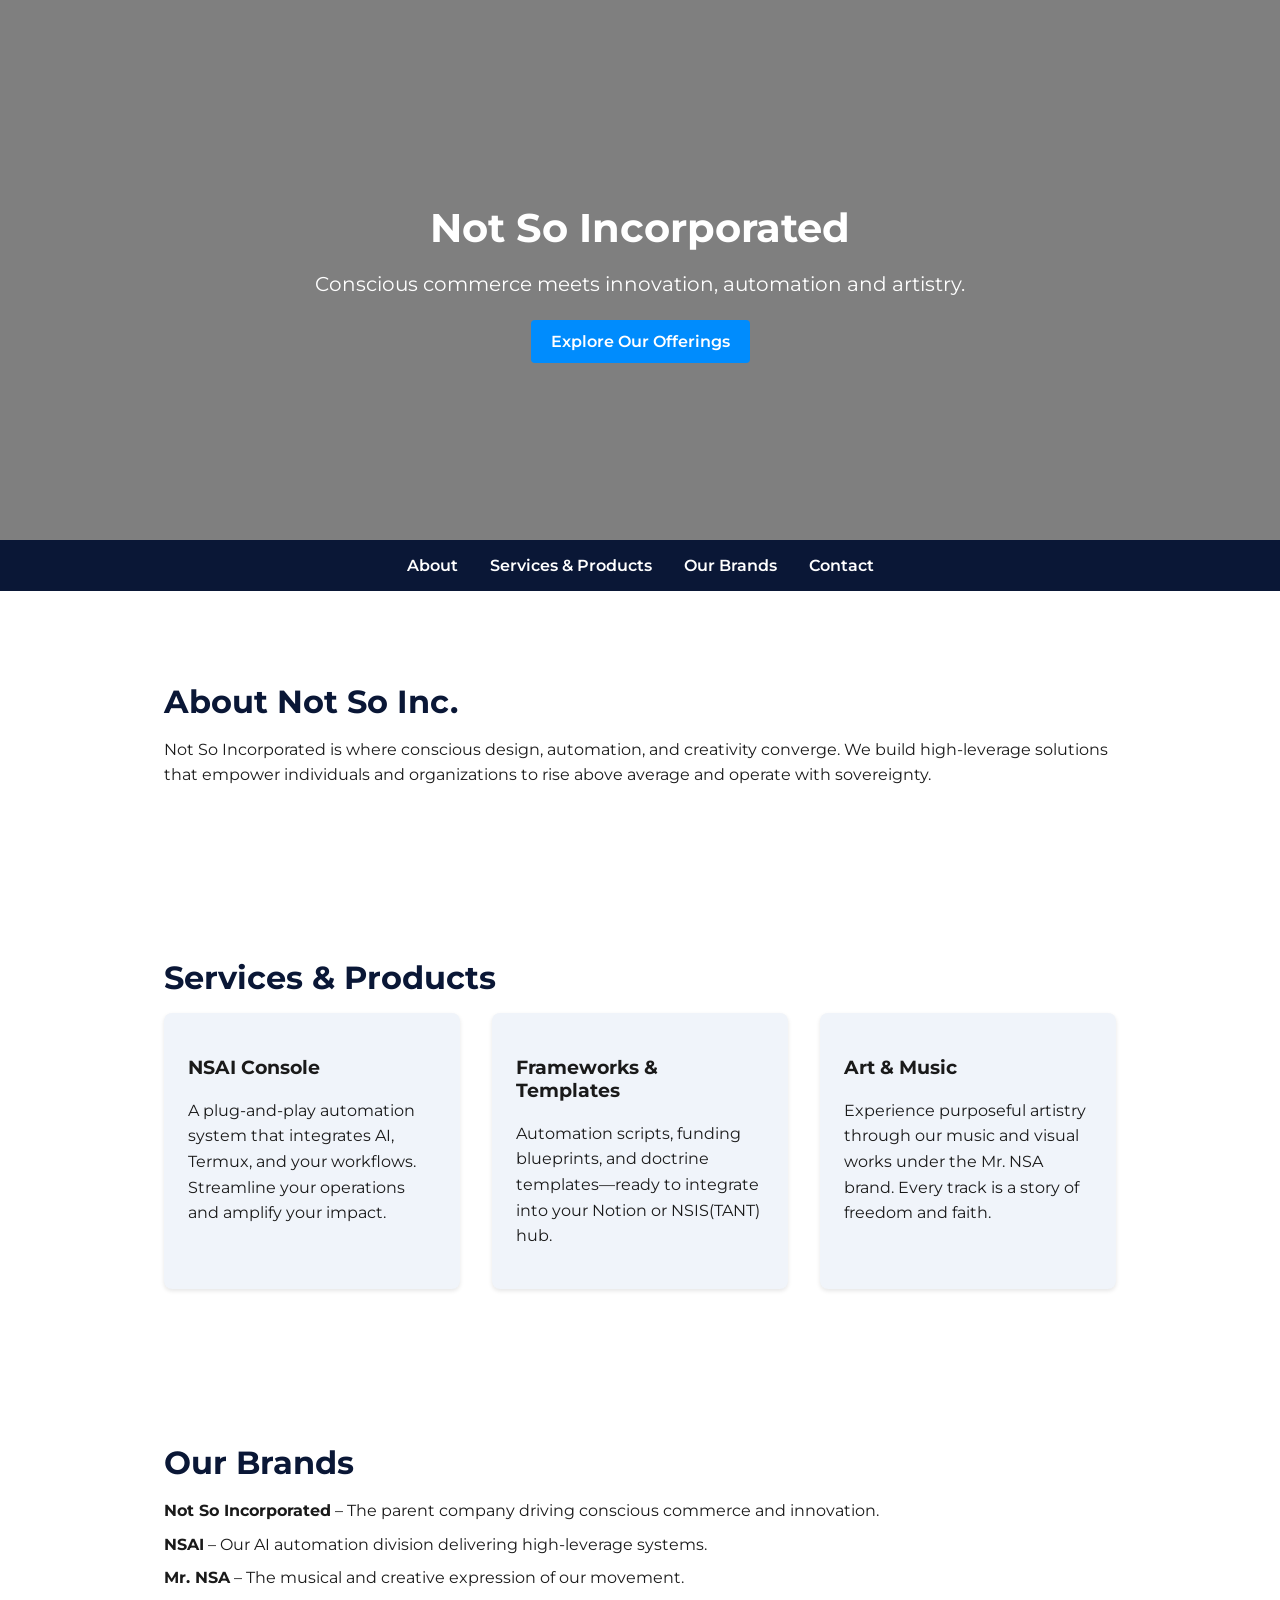
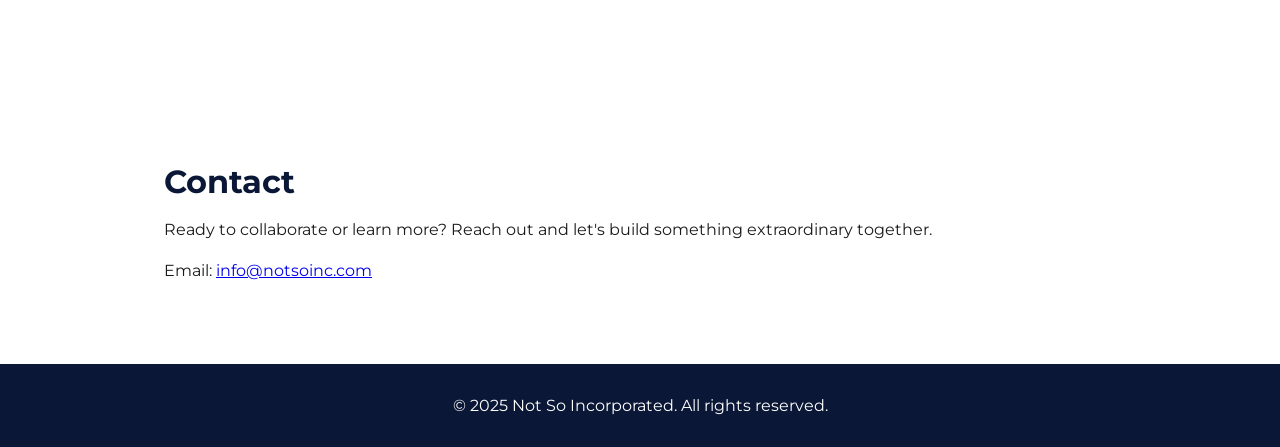
==== index.html @ 66df1d17 "Add files via upload" ====
<!DOCTYPE html>
<html lang="en">
<head>
<meta charset="UTF-8">
<meta name="viewport" content="width=device-width, initial-scale=1.0">
<title>Not So Inc. – Conscious Commerce & Innovation</title>
<link href="https://fonts.googleapis.com/css2?family=Montserrat:wght@400;600&display=swap" rel="stylesheet">
<link rel="stylesheet" href="style.css">
</head>
<body>
<header class="hero">
  <div class="hero-content">
    <h1>Not So Incorporated</h1>
    <p>Conscious commerce meets innovation, automation and artistry.</p>
    <a href="#services" class="btn-primary">Explore Our Offerings</a>
  </div>
</header>
<nav class="navbar">
  <ul>
    <li><a href="#about">About</a></li>
    <li><a href="#services">Services & Products</a></li>
    <li><a href="#brands">Our Brands</a></li>
    <li><a href="#contact">Contact</a></li>
  </ul>
</nav>
<section id="about">
  <h2>About Not So Inc.</h2>
  <p>Not So Incorporated is where conscious design, automation, and creativity converge. We build high‑leverage solutions that empower individuals and organizations to rise above average and operate with sovereignty.</p>
</section>
<section id="services">
  <h2>Services & Products</h2>
  <div class="card-container">
    <div class="card">
      <h3>NSAI Console</h3>
      <p>A plug‑and‑play automation system that integrates AI, Termux, and your workflows. Streamline your operations and amplify your impact.</p>
    </div>
    <div class="card">
      <h3>Frameworks & Templates</h3>
      <p>Automation scripts, funding blueprints, and doctrine templates—ready to integrate into your Notion or NSIS(TANT) hub.</p>
    </div>
    <div class="card">
      <h3>Art & Music</h3>
      <p>Experience purposeful artistry through our music and visual works under the Mr. NSA brand. Every track is a story of freedom and faith.</p>
    </div>
  </div>
</section>
<section id="brands">
  <h2>Our Brands</h2>
  <ul class="brand-list">
    <li><strong>Not So Incorporated</strong> – The parent company driving conscious commerce and innovation.</li>
    <li><strong>NSAI</strong> – Our AI automation division delivering high‑leverage systems.</li>
    <li><strong>Mr. NSA</strong> – The musical and creative expression of our movement.</li>
  </ul>
</section>
<section id="contact">
  <h2>Contact</h2>
  <p>Ready to collaborate or learn more? Reach out and let's build something extraordinary together.</p>
  <p>Email: <a href="mailto:info@notsoinc.com">info@notsoinc.com</a></p>
</section>
<footer>
  <p>© 2025 Not So Incorporated. All rights reserved.</p>
</footer>
</body>
</html>
---- style.css ----
* {
  box-sizing: border-box;
}
body {
  margin: 0;
  font-family: 'Montserrat', sans-serif;
  color: #1a1a1a;
  background-color: #ffffff;
}
.navbar {
  background-color: #0a1736;
  padding: 1rem;
  text-align: center;
}
.navbar ul {
  list-style: none;
  margin: 0;
  padding: 0;
  display: flex;
  justify-content: center;
  gap: 2rem;
}
.navbar a {
  color: #ffffff;
  text-decoration: none;
  font-weight: 600;
}
.hero {
  height: 60vh;
  background-image: url('images/hero_com.png');
  background-size: cover;
  background-position: center;
  position: relative;
  display: flex;
  align-items: center;
  justify-content: center;
  color: #ffffff;
  text-align: center;
}
.hero::before {
  content: '';
  position: absolute;
  top: 0;
  left: 0;
  right: 0;
  bottom: 0;
  background: rgba(0, 0, 0, 0.5);
}
.hero-content {
  position: relative;
  max-width: 800px;
  padding: 0 1rem;
}
.hero h1 {
  font-size: 2.5rem;
  margin-bottom: 0.5rem;
}
.hero p {
  font-size: 1.25rem;
  margin-bottom: 1.5rem;
}
.btn-primary,
.btn-secondary {
  display: inline-block;
  padding: 0.75rem 1.25rem;
  border-radius: 4px;
  font-weight: 600;
  text-decoration: none;
}
.btn-primary {
  background-color: #008cfd;
  color: #ffffff;
}
.btn-secondary {
  background-color: transparent;
  border: 2px solid #008cfd;
  color: #008cfd;
}
section {
  padding: 4rem 1.5rem;
  max-width: 1000px;
  margin: 0 auto;
}
section h2 {
  font-size: 2rem;
  margin-bottom: 1rem;
  color: #0a1736;
}
section p,
section ul {
  font-size: 1rem;
  line-height: 1.6;
  margin-bottom: 1rem;
}
.card-container {
  display: flex;
  flex-wrap: wrap;
  gap: 2rem;
}
.card {
  flex: 1 1 280px;
  background-color: #f0f4fa;
  border-radius: 8px;
  padding: 1.5rem;
  box-shadow: 0 2px 4px rgba(0, 0, 0, 0.1);
}
.brand-list {
  list-style: none;
  padding-left: 0;
}
.brand-list li {
  margin-bottom: 0.5rem;
}
footer {
  background-color: #0a1736;
  color: #ffffff;
  text-align: center;
  padding: 1rem;
}
@media (max-width: 600px) {
  .hero h1 {
    font-size: 2rem;
  }
  .card-container {
    flex-direction: column;
  }
  .navbar ul {
    flex-direction: column;
    gap: 1rem;
  }
}
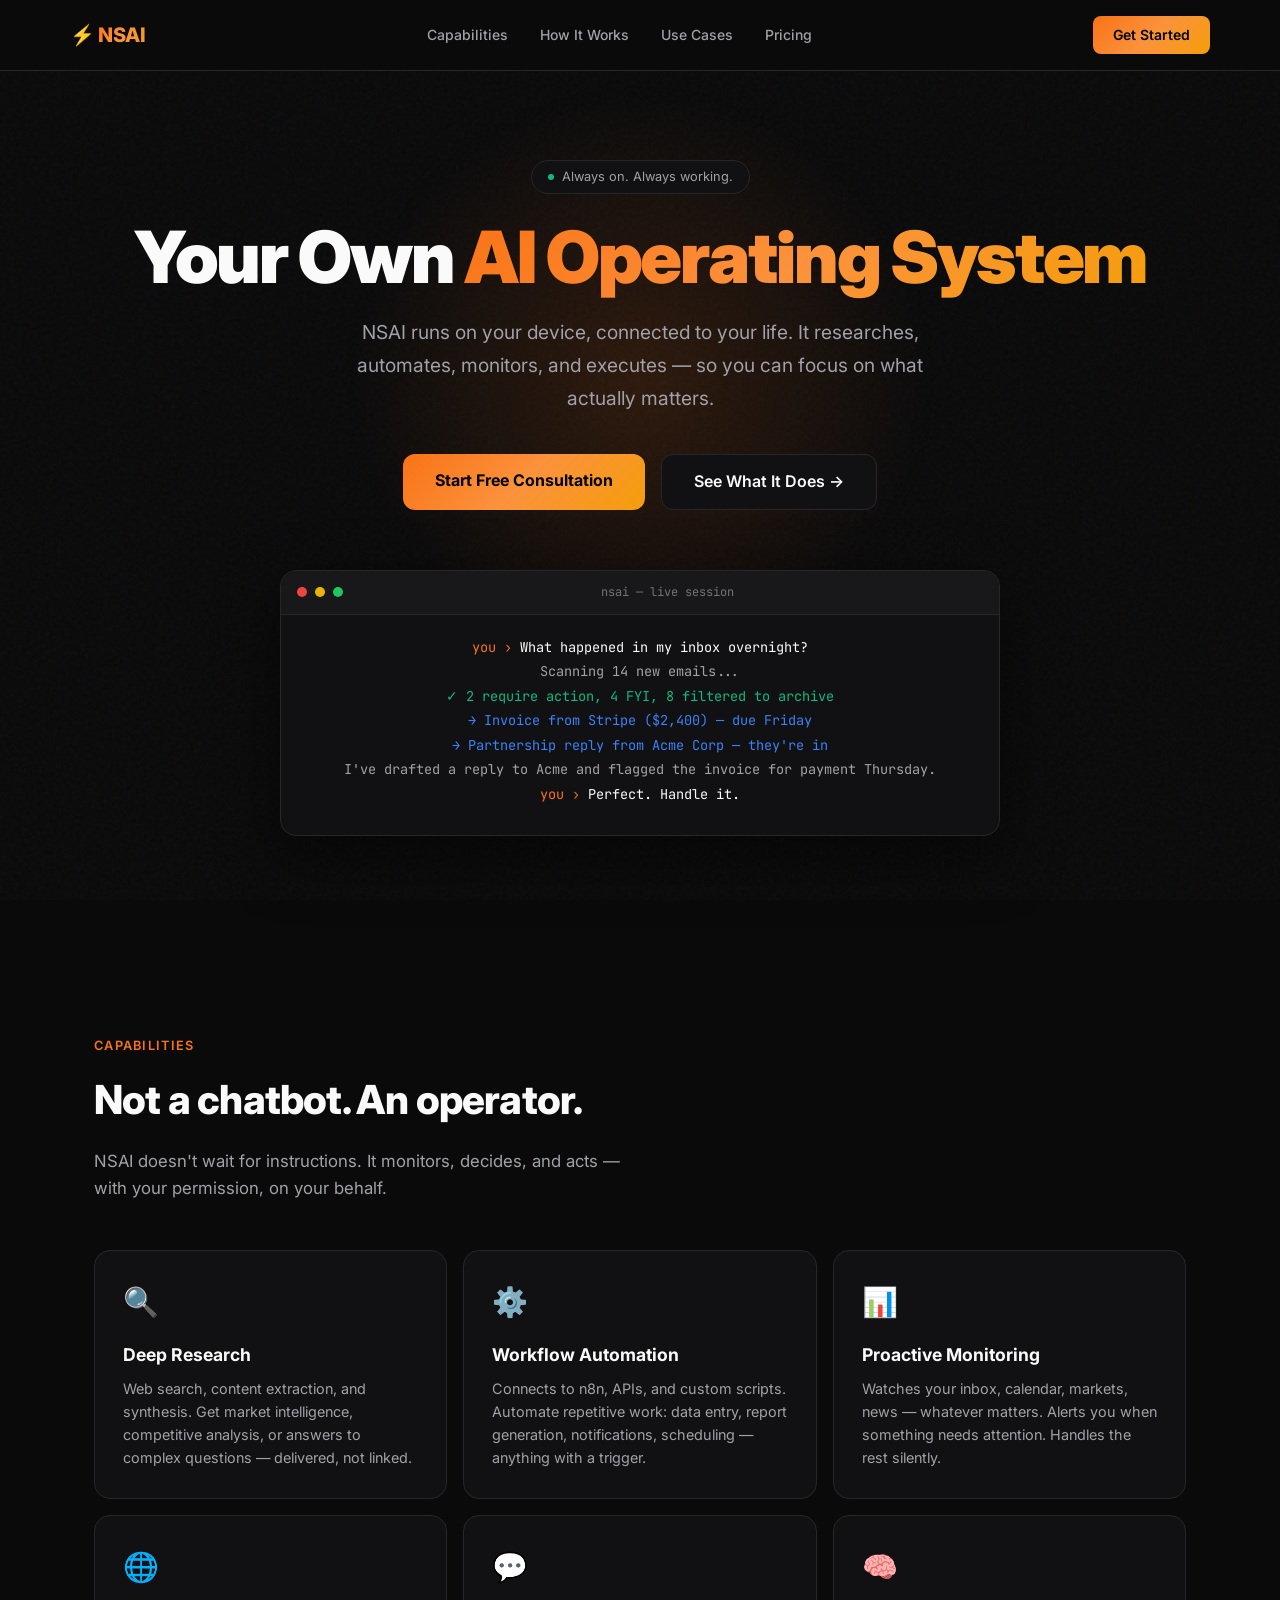
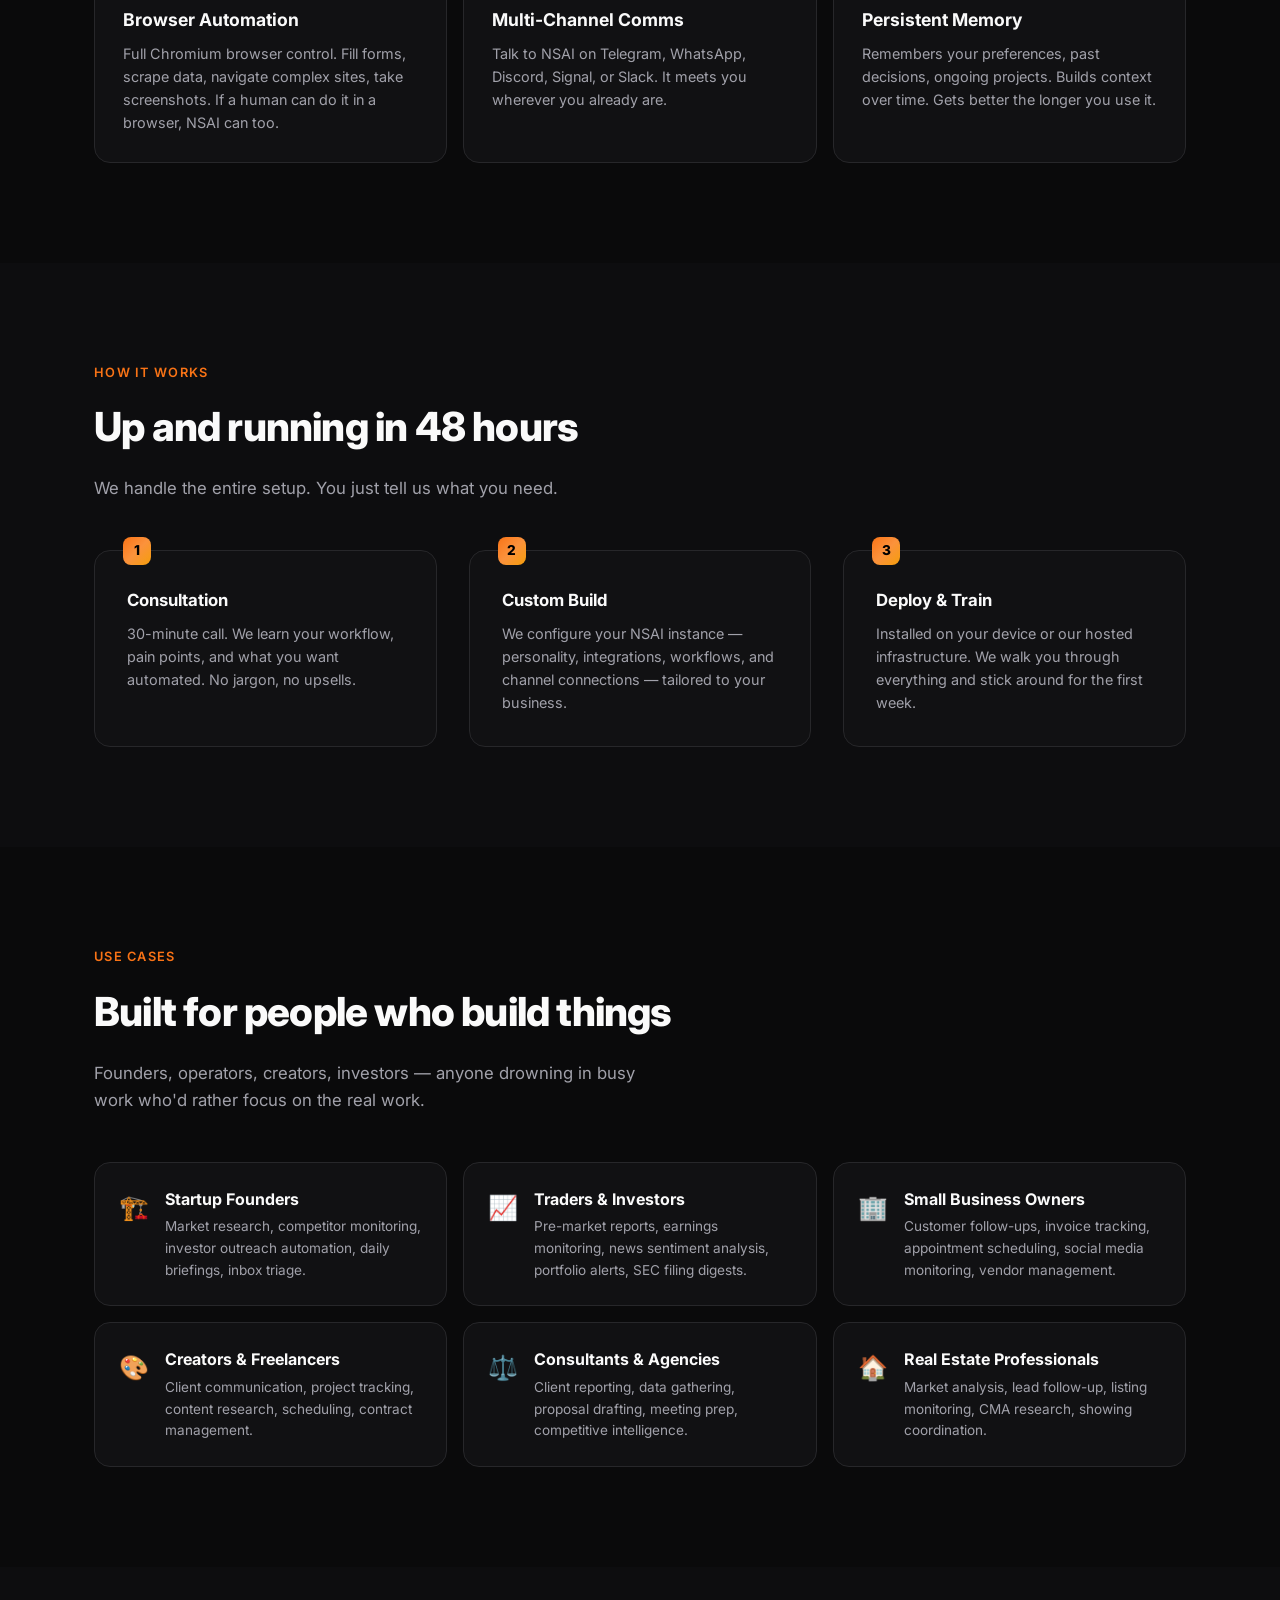
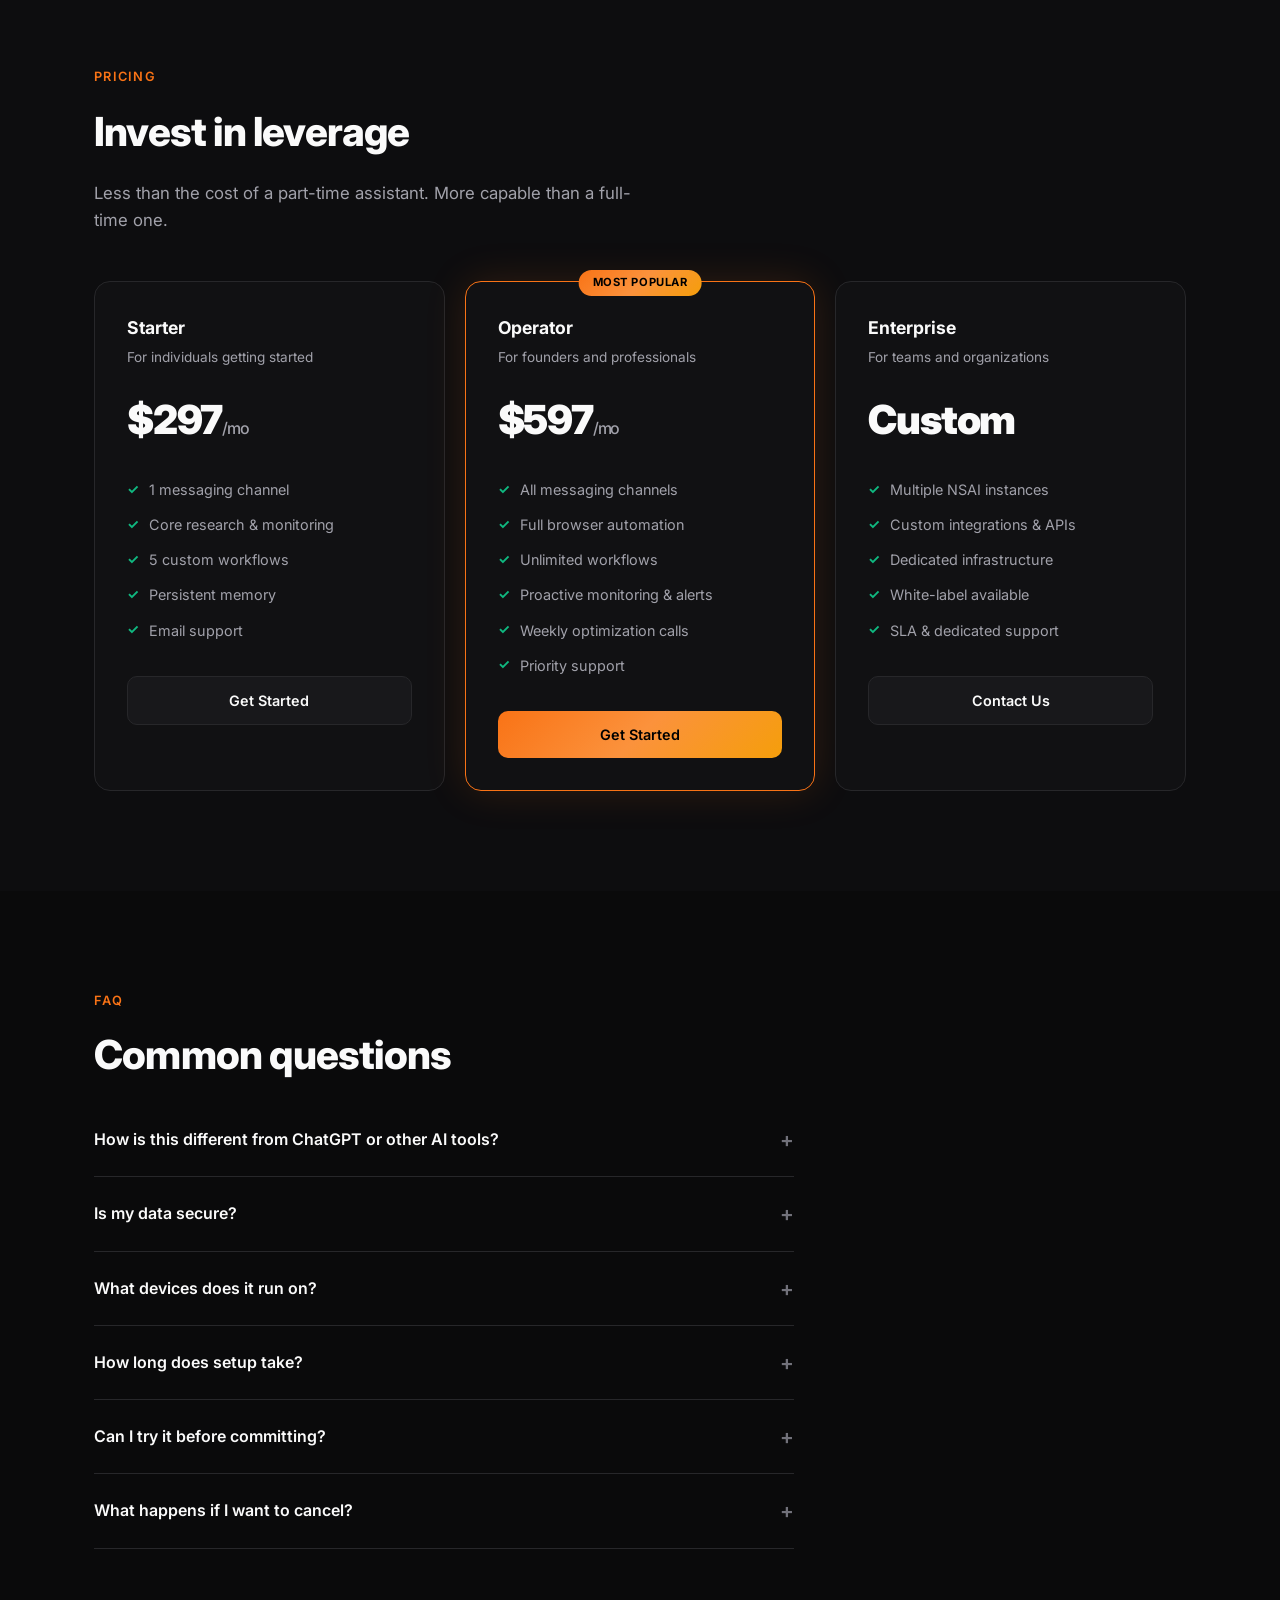
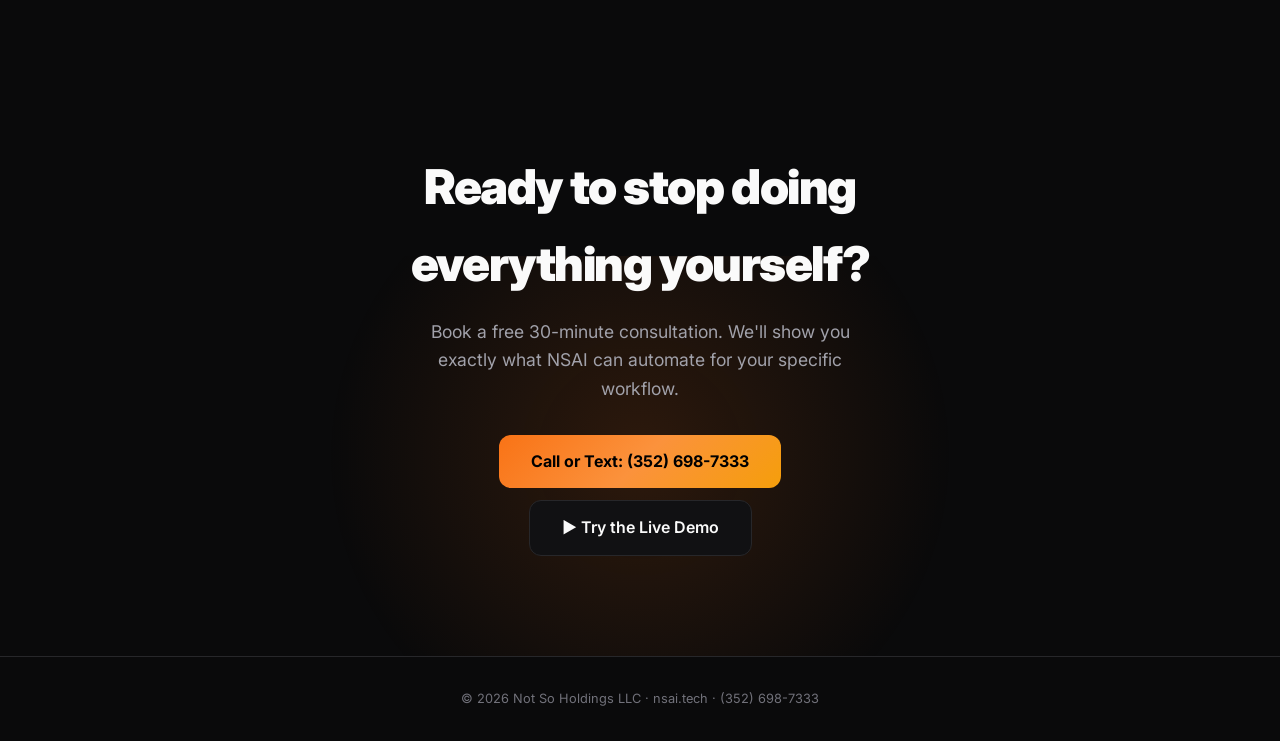
==== commit 25d0d763: "Deploy NSAI showcase site — full redesign with pricing, FAQ, capabilities" ====
--- a/index.html
+++ b/index.html
@@ -3,62 +3,675 @@
 <head>
 <meta charset="UTF-8">
 <meta name="viewport" content="width=device-width, initial-scale=1.0">
-<title>Not So Inc. – Conscious Commerce & Innovation</title>
-<link href="https://fonts.googleapis.com/css2?family=Montserrat:wght@400;600&display=swap" rel="stylesheet">
-<link rel="stylesheet" href="style.css">
+<title>NSAI — Your Personal AI Operating System</title>
+<link rel="preconnect" href="https://fonts.googleapis.com">
+<link href="https://fonts.googleapis.com/css2?family=Inter:wght@300;400;500;600;700;800;900&family=JetBrains+Mono:wght@400;500&display=swap" rel="stylesheet">
+<style>
+:root {
+  --bg: #0a0a0b;
+  --bg-card: #111113;
+  --bg-card-hover: #18181b;
+  --border: #27272a;
+  --text: #fafafa;
+  --text-dim: #a1a1aa;
+  --text-muted: #71717a;
+  --accent: #f97316;
+  --accent-glow: rgba(249,115,22,0.15);
+  --accent2: #3b82f6;
+  --accent3: #10b981;
+  --gradient: linear-gradient(135deg, #f97316, #fb923c, #f59e0b);
+}
+
+* { margin:0; padding:0; box-sizing:border-box; }
+
+html { scroll-behavior: smooth; }
+
+body {
+  font-family: 'Inter', -apple-system, sans-serif;
+  background: var(--bg);
+  color: var(--text);
+  line-height: 1.6;
+  overflow-x: hidden;
+}
+
+/* ─── Noise overlay ─── */
+body::before {
+  content: '';
+  position: fixed;
+  inset: 0;
+  background: url("data:image/svg+xml,%3Csvg viewBox='0 0 256 256' xmlns='http://www.w3.org/2000/svg'%3E%3Cfilter id='n'%3E%3CfeTurbulence type='fractalNoise' baseFrequency='0.9' numOctaves='4' stitchTiles='stitch'/%3E%3C/filter%3E%3Crect width='100%25' height='100%25' filter='url(%23n)' opacity='0.03'/%3E%3C/svg%3E");
+  pointer-events: none;
+  z-index: 0;
+}
+
+.container { max-width: 1140px; margin: 0 auto; padding: 0 24px; position: relative; z-index: 1; }
+
+/* ─── Nav ─── */
+nav {
+  position: fixed; top: 0; left: 0; right: 0;
+  padding: 16px 24px;
+  background: rgba(10,10,11,0.8);
+  backdrop-filter: blur(20px);
+  border-bottom: 1px solid var(--border);
+  z-index: 100;
+  display: flex; align-items: center; justify-content: space-between;
+  max-width: 100%;
+}
+.nav-inner { max-width: 1140px; margin: 0 auto; width: 100%; display: flex; align-items: center; justify-content: space-between; }
+.logo { font-weight: 800; font-size: 1.25rem; letter-spacing: -0.02em; }
+.logo span { background: var(--gradient); -webkit-background-clip: text; -webkit-text-fill-color: transparent; }
+.nav-links { display: flex; gap: 32px; }
+.nav-links a { color: var(--text-dim); text-decoration: none; font-size: 0.875rem; font-weight: 500; transition: color 0.2s; }
+.nav-links a:hover { color: var(--text); }
+.nav-cta {
+  background: var(--gradient);
+  color: #000; font-weight: 600; font-size: 0.875rem;
+  padding: 8px 20px; border-radius: 8px; text-decoration: none;
+  transition: transform 0.2s, box-shadow 0.2s;
+}
+.nav-cta:hover { transform: translateY(-1px); box-shadow: 0 4px 20px var(--accent-glow); }
+
+/* ─── Hero ─── */
+.hero {
+  padding: 160px 0 100px;
+  text-align: center;
+  position: relative;
+}
+.hero::before {
+  content: '';
+  position: absolute;
+  top: 80px; left: 50%; transform: translateX(-50%);
+  width: 600px; height: 600px;
+  background: radial-gradient(circle, var(--accent-glow) 0%, transparent 70%);
+  pointer-events: none;
+}
+.badge {
+  display: inline-flex; align-items: center; gap: 8px;
+  background: var(--bg-card); border: 1px solid var(--border);
+  padding: 6px 16px; border-radius: 100px;
+  font-size: 0.8rem; color: var(--text-dim);
+  margin-bottom: 24px;
+}
+.badge .dot { width: 6px; height: 6px; border-radius: 50%; background: var(--accent3); animation: pulse 2s infinite; }
+@keyframes pulse { 0%,100% { opacity:1; } 50% { opacity:0.4; } }
+
+h1 {
+  font-size: clamp(2.5rem, 6vw, 4.5rem);
+  font-weight: 900;
+  letter-spacing: -0.03em;
+  line-height: 1.08;
+  margin-bottom: 20px;
+}
+h1 .gradient { background: var(--gradient); -webkit-background-clip: text; -webkit-text-fill-color: transparent; }
+
+.hero-sub {
+  font-size: 1.2rem;
+  color: var(--text-dim);
+  max-width: 580px;
+  margin: 0 auto 40px;
+  line-height: 1.7;
+}
+
+.hero-ctas { display: flex; gap: 16px; justify-content: center; flex-wrap: wrap; }
+.btn-primary {
+  background: var(--gradient);
+  color: #000; font-weight: 700; font-size: 1rem;
+  padding: 14px 32px; border-radius: 12px; text-decoration: none;
+  transition: transform 0.2s, box-shadow 0.2s;
+  border: none; cursor: pointer;
+}
+.btn-primary:hover { transform: translateY(-2px); box-shadow: 0 8px 30px var(--accent-glow); }
+.btn-secondary {
+  background: var(--bg-card); border: 1px solid var(--border);
+  color: var(--text); font-weight: 600; font-size: 1rem;
+  padding: 14px 32px; border-radius: 12px; text-decoration: none;
+  transition: all 0.2s;
+}
+.btn-secondary:hover { border-color: var(--text-muted); background: var(--bg-card-hover); }
+
+/* ─── Terminal Demo ─── */
+.terminal-wrap {
+  max-width: 720px;
+  margin: 60px auto 0;
+  border-radius: 16px;
+  border: 1px solid var(--border);
+  background: var(--bg-card);
+  overflow: hidden;
+  box-shadow: 0 20px 60px rgba(0,0,0,0.5);
+}
+.terminal-bar {
+  display: flex; align-items: center; gap: 8px;
+  padding: 12px 16px;
+  background: #18181b;
+  border-bottom: 1px solid var(--border);
+}
+.terminal-dot { width: 10px; height: 10px; border-radius: 50%; }
+.terminal-dot.r { background: #ef4444; }
+.terminal-dot.y { background: #eab308; }
+.terminal-dot.g { background: #22c55e; }
+.terminal-title { flex:1; text-align:center; font-size:0.75rem; color:var(--text-muted); font-family:'JetBrains Mono',monospace; }
+.terminal-body {
+  padding: 20px;
+  font-family: 'JetBrains Mono', monospace;
+  font-size: 0.85rem;
+  line-height: 1.8;
+  min-height: 220px;
+}
+.terminal-body .prompt { color: var(--accent); }
+.terminal-body .cmd { color: var(--text); }
+.terminal-body .output { color: var(--text-dim); }
+.terminal-body .success { color: var(--accent3); }
+.terminal-body .info { color: var(--accent2); }
+
+.line { opacity: 0; animation: fadeIn 0.3s forwards; }
+.line:nth-child(1) { animation-delay: 0.3s; }
+.line:nth-child(2) { animation-delay: 0.9s; }
+.line:nth-child(3) { animation-delay: 1.4s; }
+.line:nth-child(4) { animation-delay: 2.0s; }
+.line:nth-child(5) { animation-delay: 2.5s; }
+.line:nth-child(6) { animation-delay: 3.0s; }
+.line:nth-child(7) { animation-delay: 3.5s; }
+@keyframes fadeIn { to { opacity: 1; } }
+
+/* ─── Section ─── */
+section { padding: 100px 0; }
+.section-label {
+  font-size: 0.8rem; font-weight: 600; text-transform: uppercase;
+  letter-spacing: 0.1em; color: var(--accent); margin-bottom: 12px;
+}
+.section-title {
+  font-size: clamp(1.8rem, 3.5vw, 2.5rem);
+  font-weight: 800; letter-spacing: -0.02em;
+  margin-bottom: 16px;
+}
+.section-desc {
+  color: var(--text-dim); font-size: 1.05rem;
+  max-width: 560px; margin-bottom: 48px;
+}
+
+/* ─── Capabilities Grid ─── */
+.cap-grid {
+  display: grid;
+  grid-template-columns: repeat(auto-fit, minmax(320px, 1fr));
+  gap: 16px;
+}
+.cap-card {
+  background: var(--bg-card);
+  border: 1px solid var(--border);
+  border-radius: 16px;
+  padding: 28px;
+  transition: all 0.3s;
+}
+.cap-card:hover {
+  border-color: var(--accent);
+  background: var(--bg-card-hover);
+  transform: translateY(-2px);
+  box-shadow: 0 8px 30px var(--accent-glow);
+}
+.cap-icon {
+  font-size: 1.8rem;
+  margin-bottom: 16px;
+  display: inline-block;
+}
+.cap-card h3 {
+  font-size: 1.1rem; font-weight: 700;
+  margin-bottom: 8px;
+}
+.cap-card p {
+  color: var(--text-dim); font-size: 0.9rem;
+  line-height: 1.6;
+}
+
+/* ─── How It Works ─── */
+.steps {
+  display: grid;
+  grid-template-columns: repeat(auto-fit, minmax(280px, 1fr));
+  gap: 32px;
+  counter-reset: step;
+}
+.step {
+  position: relative;
+  padding: 32px;
+  background: var(--bg-card);
+  border: 1px solid var(--border);
+  border-radius: 16px;
+  counter-increment: step;
+}
+.step::before {
+  content: counter(step);
+  position: absolute; top: -14px; left: 28px;
+  background: var(--gradient);
+  color: #000; font-weight: 800; font-size: 0.85rem;
+  width: 28px; height: 28px;
+  border-radius: 8px;
+  display: flex; align-items: center; justify-content: center;
+}
+.step h3 { font-size: 1.05rem; font-weight: 700; margin-bottom: 8px; margin-top: 4px; }
+.step p { color: var(--text-dim); font-size: 0.9rem; }
+
+/* ─── Use Cases ─── */
+.use-cases {
+  display: grid;
+  grid-template-columns: repeat(auto-fit, minmax(300px, 1fr));
+  gap: 16px;
+}
+.use-case {
+  display: flex; gap: 16px; align-items: flex-start;
+  padding: 24px;
+  background: var(--bg-card);
+  border: 1px solid var(--border);
+  border-radius: 16px;
+  transition: border-color 0.3s;
+}
+.use-case:hover { border-color: var(--accent); }
+.use-case .icon { font-size: 1.5rem; flex-shrink: 0; margin-top: 2px; }
+.use-case h3 { font-size: 1rem; font-weight: 700; margin-bottom: 4px; }
+.use-case p { color: var(--text-dim); font-size: 0.85rem; }
+
+/* ─── Pricing ─── */
+.pricing-grid {
+  display: grid;
+  grid-template-columns: repeat(auto-fit, minmax(300px, 1fr));
+  gap: 20px;
+}
+.price-card {
+  background: var(--bg-card);
+  border: 1px solid var(--border);
+  border-radius: 16px;
+  padding: 32px;
+  position: relative;
+  transition: all 0.3s;
+}
+.price-card.featured {
+  border-color: var(--accent);
+  box-shadow: 0 0 40px var(--accent-glow);
+}
+.price-card.featured::before {
+  content: 'MOST POPULAR';
+  position: absolute; top: -12px; left: 50%; transform: translateX(-50%);
+  background: var(--gradient);
+  color: #000; font-weight: 700; font-size: 0.7rem;
+  padding: 4px 14px; border-radius: 100px;
+  letter-spacing: 0.05em;
+}
+.price-card h3 { font-size: 1.1rem; font-weight: 700; margin-bottom: 4px; }
+.price-card .price-desc { color: var(--text-dim); font-size: 0.85rem; margin-bottom: 20px; }
+.price-amount {
+  font-size: 2.5rem; font-weight: 900; letter-spacing: -0.03em;
+  margin-bottom: 4px;
+}
+.price-amount span { font-size: 1rem; font-weight: 500; color: var(--text-dim); }
+.price-card ul {
+  list-style: none; margin: 20px 0 28px;
+}
+.price-card li {
+  padding: 6px 0;
+  color: var(--text-dim); font-size: 0.9rem;
+  display: flex; align-items: center; gap: 10px;
+}
+.price-card li::before {
+  content: '✓';
+  color: var(--accent3); font-weight: 700; font-size: 0.85rem;
+}
+.price-btn {
+  display: block; text-align: center;
+  padding: 12px; border-radius: 10px;
+  font-weight: 600; font-size: 0.9rem;
+  text-decoration: none;
+  transition: all 0.2s;
+}
+.price-btn.primary { background: var(--gradient); color: #000; }
+.price-btn.primary:hover { transform: translateY(-1px); box-shadow: 0 4px 20px var(--accent-glow); }
+.price-btn.secondary { background: var(--bg-card-hover); border: 1px solid var(--border); color: var(--text); }
+.price-btn.secondary:hover { border-color: var(--text-muted); }
+
+/* ─── FAQ ─── */
+.faq-list { max-width: 700px; }
+.faq-item {
+  border-bottom: 1px solid var(--border);
+  padding: 20px 0;
+}
+.faq-q {
+  font-weight: 600; font-size: 1rem;
+  cursor: pointer;
+  display: flex; justify-content: space-between; align-items: center;
+}
+.faq-q::after { content: '+'; font-size: 1.3rem; color: var(--text-muted); transition: transform 0.3s; }
+.faq-item.open .faq-q::after { transform: rotate(45deg); }
+.faq-a {
+  max-height: 0; overflow: hidden;
+  transition: max-height 0.3s, padding 0.3s;
+  color: var(--text-dim); font-size: 0.9rem;
+}
+.faq-item.open .faq-a { max-height: 200px; padding-top: 12px; }
+
+/* ─── CTA ─── */
+.final-cta {
+  text-align: center;
+  padding: 100px 0;
+  position: relative;
+}
+.final-cta::before {
+  content: '';
+  position: absolute;
+  bottom: 0; left: 50%; transform: translateX(-50%);
+  width: 800px; height: 400px;
+  background: radial-gradient(circle, var(--accent-glow) 0%, transparent 70%);
+  pointer-events: none;
+}
+.final-cta h2 {
+  font-size: clamp(2rem, 4vw, 3rem);
+  font-weight: 900; letter-spacing: -0.03em;
+  margin-bottom: 16px;
+}
+.final-cta p {
+  color: var(--text-dim); font-size: 1.1rem;
+  max-width: 480px; margin: 0 auto 32px;
+}
+
+/* ─── Footer ─── */
+footer {
+  border-top: 1px solid var(--border);
+  padding: 32px 0;
+  text-align: center;
+  color: var(--text-muted);
+  font-size: 0.8rem;
+}
+
+/* ─── Mobile ─── */
+@media (max-width: 640px) {
+  .nav-links { display: none; }
+  .cap-grid, .steps, .pricing-grid, .use-cases { grid-template-columns: 1fr; }
+  .hero { padding: 130px 0 60px; }
+  section { padding: 60px 0; }
+}
+</style>
 </head>
 <body>
-<header class="hero">
-  <div class="hero-content">
-    <h1>Not So Incorporated</h1>
-    <p>Conscious commerce meets innovation, automation and artistry.</p>
-    <a href="#services" class="btn-primary">Explore Our Offerings</a>
-  </div>
-</header>
-<nav class="navbar">
-  <ul>
-    <li><a href="#about">About</a></li>
-    <li><a href="#services">Services & Products</a></li>
-    <li><a href="#brands">Our Brands</a></li>
-    <li><a href="#contact">Contact</a></li>
-  </ul>
+
+<nav>
+  <div class="nav-inner">
+    <div class="logo">⚡ <span>NSAI</span></div>
+    <div class="nav-links">
+      <a href="#capabilities">Capabilities</a>
+      <a href="#how">How It Works</a>
+      <a href="#usecases">Use Cases</a>
+      <a href="#pricing">Pricing</a>
+    </div>
+    <a href="#contact" class="nav-cta">Get Started</a>
+  </div>
 </nav>
-<section id="about">
-  <h2>About Not So Inc.</h2>
-  <p>Not So Incorporated is where conscious design, automation, and creativity converge. We build high‑leverage solutions that empower individuals and organizations to rise above average and operate with sovereignty.</p>
+
+<!-- ═══ HERO ═══ -->
+<section class="hero">
+  <div class="container">
+    <div class="badge"><span class="dot"></span> Always on. Always working.</div>
+    <h1>Your Own <span class="gradient">AI Operating System</span></h1>
+    <p class="hero-sub">
+      NSAI runs on your device, connected to your life. It researches, automates, monitors, and executes — so you can focus on what actually matters.
+    </p>
+    <div class="hero-ctas">
+      <a href="#contact" class="btn-primary">Start Free Consultation</a>
+      <a href="#capabilities" class="btn-secondary">See What It Does →</a>
+    </div>
+
+    <div class="terminal-wrap">
+      <div class="terminal-bar">
+        <div class="terminal-dot r"></div>
+        <div class="terminal-dot y"></div>
+        <div class="terminal-dot g"></div>
+        <div class="terminal-title">nsai — live session</div>
+      </div>
+      <div class="terminal-body">
+        <div class="line"><span class="prompt">you › </span><span class="cmd">What happened in my inbox overnight?</span></div>
+        <div class="line"><span class="output">Scanning 14 new emails...</span></div>
+        <div class="line"><span class="success">✓ 2 require action, 4 FYI, 8 filtered to archive</span></div>
+        <div class="line"><span class="info">→ Invoice from Stripe ($2,400) — due Friday</span></div>
+        <div class="line"><span class="info">→ Partnership reply from Acme Corp — they're in</span></div>
+        <div class="line"><span class="output">I've drafted a reply to Acme and flagged the invoice for payment Thursday.</span></div>
+        <div class="line"><span class="prompt">you › </span><span class="cmd">Perfect. Handle it.</span></div>
+      </div>
+    </div>
+  </div>
 </section>
-<section id="services">
-  <h2>Services & Products</h2>
-  <div class="card-container">
-    <div class="card">
-      <h3>NSAI Console</h3>
-      <p>A plug‑and‑play automation system that integrates AI, Termux, and your workflows. Streamline your operations and amplify your impact.</p>
-    </div>
-    <div class="card">
-      <h3>Frameworks & Templates</h3>
-      <p>Automation scripts, funding blueprints, and doctrine templates—ready to integrate into your Notion or NSIS(TANT) hub.</p>
-    </div>
-    <div class="card">
-      <h3>Art & Music</h3>
-      <p>Experience purposeful artistry through our music and visual works under the Mr. NSA brand. Every track is a story of freedom and faith.</p>
+
+<!-- ═══ CAPABILITIES ═══ -->
+<section id="capabilities">
+  <div class="container">
+    <div class="section-label">Capabilities</div>
+    <h2 class="section-title">Not a chatbot. An operator.</h2>
+    <p class="section-desc">
+      NSAI doesn't wait for instructions. It monitors, decides, and acts — with your permission, on your behalf.
+    </p>
+    <div class="cap-grid">
+      <div class="cap-card">
+        <div class="cap-icon">🔍</div>
+        <h3>Deep Research</h3>
+        <p>Web search, content extraction, and synthesis. Get market intelligence, competitive analysis, or answers to complex questions — delivered, not linked.</p>
+      </div>
+      <div class="cap-card">
+        <div class="cap-icon">⚙️</div>
+        <h3>Workflow Automation</h3>
+        <p>Connects to n8n, APIs, and custom scripts. Automate repetitive work: data entry, report generation, notifications, scheduling — anything with a trigger.</p>
+      </div>
+      <div class="cap-card">
+        <div class="cap-icon">📊</div>
+        <h3>Proactive Monitoring</h3>
+        <p>Watches your inbox, calendar, markets, news — whatever matters. Alerts you when something needs attention. Handles the rest silently.</p>
+      </div>
+      <div class="cap-card">
+        <div class="cap-icon">🌐</div>
+        <h3>Browser Automation</h3>
+        <p>Full Chromium browser control. Fill forms, scrape data, navigate complex sites, take screenshots. If a human can do it in a browser, NSAI can too.</p>
+      </div>
+      <div class="cap-card">
+        <div class="cap-icon">💬</div>
+        <h3>Multi-Channel Comms</h3>
+        <p>Talk to NSAI on Telegram, WhatsApp, Discord, Signal, or Slack. It meets you wherever you already are.</p>
+      </div>
+      <div class="cap-card">
+        <div class="cap-icon">🧠</div>
+        <h3>Persistent Memory</h3>
+        <p>Remembers your preferences, past decisions, ongoing projects. Builds context over time. Gets better the longer you use it.</p>
+      </div>
     </div>
   </div>
 </section>
-<section id="brands">
-  <h2>Our Brands</h2>
-  <ul class="brand-list">
-    <li><strong>Not So Incorporated</strong> – The parent company driving conscious commerce and innovation.</li>
-    <li><strong>NSAI</strong> – Our AI automation division delivering high‑leverage systems.</li>
-    <li><strong>Mr. NSA</strong> – The musical and creative expression of our movement.</li>
-  </ul>
+
+<!-- ═══ HOW IT WORKS ═══ -->
+<section id="how" style="background: #0d0d0f;">
+  <div class="container">
+    <div class="section-label">How It Works</div>
+    <h2 class="section-title">Up and running in 48 hours</h2>
+    <p class="section-desc">
+      We handle the entire setup. You just tell us what you need.
+    </p>
+    <div class="steps">
+      <div class="step">
+        <h3>Consultation</h3>
+        <p>30-minute call. We learn your workflow, pain points, and what you want automated. No jargon, no upsells.</p>
+      </div>
+      <div class="step">
+        <h3>Custom Build</h3>
+        <p>We configure your NSAI instance — personality, integrations, workflows, and channel connections — tailored to your business.</p>
+      </div>
+      <div class="step">
+        <h3>Deploy & Train</h3>
+        <p>Installed on your device or our hosted infrastructure. We walk you through everything and stick around for the first week.</p>
+      </div>
+    </div>
+  </div>
 </section>
-<section id="contact">
-  <h2>Contact</h2>
-  <p>Ready to collaborate or learn more? Reach out and let's build something extraordinary together.</p>
-  <p>Email: <a href="mailto:info@notsoinc.com">info@notsoinc.com</a></p>
+
+<!-- ═══ USE CASES ═══ -->
+<section id="usecases">
+  <div class="container">
+    <div class="section-label">Use Cases</div>
+    <h2 class="section-title">Built for people who build things</h2>
+    <p class="section-desc">
+      Founders, operators, creators, investors — anyone drowning in busy work who'd rather focus on the real work.
+    </p>
+    <div class="use-cases">
+      <div class="use-case">
+        <div class="icon">🏗️</div>
+        <div>
+          <h3>Startup Founders</h3>
+          <p>Market research, competitor monitoring, investor outreach automation, daily briefings, inbox triage.</p>
+        </div>
+      </div>
+      <div class="use-case">
+        <div class="icon">📈</div>
+        <div>
+          <h3>Traders & Investors</h3>
+          <p>Pre-market reports, earnings monitoring, news sentiment analysis, portfolio alerts, SEC filing digests.</p>
+        </div>
+      </div>
+      <div class="use-case">
+        <div class="icon">🏢</div>
+        <div>
+          <h3>Small Business Owners</h3>
+          <p>Customer follow-ups, invoice tracking, appointment scheduling, social media monitoring, vendor management.</p>
+        </div>
+      </div>
+      <div class="use-case">
+        <div class="icon">🎨</div>
+        <div>
+          <h3>Creators & Freelancers</h3>
+          <p>Client communication, project tracking, content research, scheduling, contract management.</p>
+        </div>
+      </div>
+      <div class="use-case">
+        <div class="icon">⚖️</div>
+        <div>
+          <h3>Consultants & Agencies</h3>
+          <p>Client reporting, data gathering, proposal drafting, meeting prep, competitive intelligence.</p>
+        </div>
+      </div>
+      <div class="use-case">
+        <div class="icon">🏠</div>
+        <div>
+          <h3>Real Estate Professionals</h3>
+          <p>Market analysis, lead follow-up, listing monitoring, CMA research, showing coordination.</p>
+        </div>
+      </div>
+    </div>
+  </div>
 </section>
+
+<!-- ═══ PRICING ═══ -->
+<section id="pricing" style="background: #0d0d0f;">
+  <div class="container">
+    <div class="section-label">Pricing</div>
+    <h2 class="section-title">Invest in leverage</h2>
+    <p class="section-desc">
+      Less than the cost of a part-time assistant. More capable than a full-time one.
+    </p>
+    <div class="pricing-grid">
+      <div class="price-card">
+        <h3>Starter</h3>
+        <p class="price-desc">For individuals getting started</p>
+        <div class="price-amount">$297<span>/mo</span></div>
+        <ul>
+          <li>1 messaging channel</li>
+          <li>Core research & monitoring</li>
+          <li>5 custom workflows</li>
+          <li>Persistent memory</li>
+          <li>Email support</li>
+        </ul>
+        <a href="#contact" class="price-btn secondary">Get Started</a>
+      </div>
+      <div class="price-card featured">
+        <h3>Operator</h3>
+        <p class="price-desc">For founders and professionals</p>
+        <div class="price-amount">$597<span>/mo</span></div>
+        <ul>
+          <li>All messaging channels</li>
+          <li>Full browser automation</li>
+          <li>Unlimited workflows</li>
+          <li>Proactive monitoring & alerts</li>
+          <li>Weekly optimization calls</li>
+          <li>Priority support</li>
+        </ul>
+        <a href="#contact" class="price-btn primary">Get Started</a>
+      </div>
+      <div class="price-card">
+        <h3>Enterprise</h3>
+        <p class="price-desc">For teams and organizations</p>
+        <div class="price-amount">Custom</div>
+        <ul>
+          <li>Multiple NSAI instances</li>
+          <li>Custom integrations & APIs</li>
+          <li>Dedicated infrastructure</li>
+          <li>White-label available</li>
+          <li>SLA & dedicated support</li>
+        </ul>
+        <a href="#contact" class="price-btn secondary">Contact Us</a>
+      </div>
+    </div>
+  </div>
+</section>
+
+<!-- ═══ FAQ ═══ -->
+<section id="faq">
+  <div class="container">
+    <div class="section-label">FAQ</div>
+    <h2 class="section-title">Common questions</h2>
+    <div class="faq-list">
+      <div class="faq-item">
+        <div class="faq-q">How is this different from ChatGPT or other AI tools?</div>
+        <div class="faq-a">ChatGPT answers questions. NSAI runs your operations. It's always on, connected to your real tools (email, calendar, browser, APIs), remembers everything, and takes action — not just gives advice. Think of it as the difference between a search engine and an employee.</div>
+      </div>
+      <div class="faq-item">
+        <div class="faq-q">Is my data secure?</div>
+        <div class="faq-a">NSAI runs on your device or dedicated infrastructure — your data never touches shared servers. All communication is encrypted. You have full control over what NSAI can access and what it can't.</div>
+      </div>
+      <div class="faq-item">
+        <div class="faq-q">What devices does it run on?</div>
+        <div class="faq-a">Any Linux-capable device: a spare phone (Android), a Raspberry Pi, a laptop, a VPS, or our hosted infrastructure. We help you choose the best option for your needs.</div>
+      </div>
+      <div class="faq-item">
+        <div class="faq-q">How long does setup take?</div>
+        <div class="faq-a">Most clients are fully operational within 48 hours of the initial consultation. The first week includes hands-on onboarding and optimization.</div>
+      </div>
+      <div class="faq-item">
+        <div class="faq-q">Can I try it before committing?</div>
+        <div class="faq-a">Yes — we offer a free consultation where we'll demo NSAI live with your actual use case, so you can see exactly what it would do for you before paying anything.</div>
+      </div>
+      <div class="faq-item">
+        <div class="faq-q">What happens if I want to cancel?</div>
+        <div class="faq-a">Cancel anytime, no questions asked. Your data and workflows are yours — we'll help you export everything.</div>
+      </div>
+    </div>
+  </div>
+</section>
+
+<!-- ═══ FINAL CTA ═══ -->
+<section class="final-cta" id="contact">
+  <div class="container">
+    <h2>Ready to stop doing<br><span class="gradient">everything yourself?</span></h2>
+    <p>Book a free 30-minute consultation. We'll show you exactly what NSAI can automate for your specific workflow.</p>
+    <a href="tel:+13526987333" class="btn-primary" style="display:inline-block; margin-bottom:12px;">Call or Text: (352) 698-7333</a>
+    <br>
+    <a href="/demo/" class="btn-secondary" style="display:inline-block;">▶ Try the Live Demo</a>
+  </div>
+</section>
+
 <footer>
-  <p>© 2025 Not So Incorporated. All rights reserved.</p>
+  <div class="container">
+    <p>© 2026 Not So Holdings LLC · <a href="https://nsai.tech" style="color:var(--text-muted);text-decoration:none;">nsai.tech</a> · (352) 698-7333</p>
+  </div>
 </footer>
+
+<script>
+// FAQ accordion
+document.querySelectorAll('.faq-q').forEach(q => {
+  q.addEventListener('click', () => {
+    const item = q.parentElement;
+    document.querySelectorAll('.faq-item').forEach(i => { if(i !== item) i.classList.remove('open'); });
+    item.classList.toggle('open');
+  });
+});
+</script>
+
 </body>
 </html>
